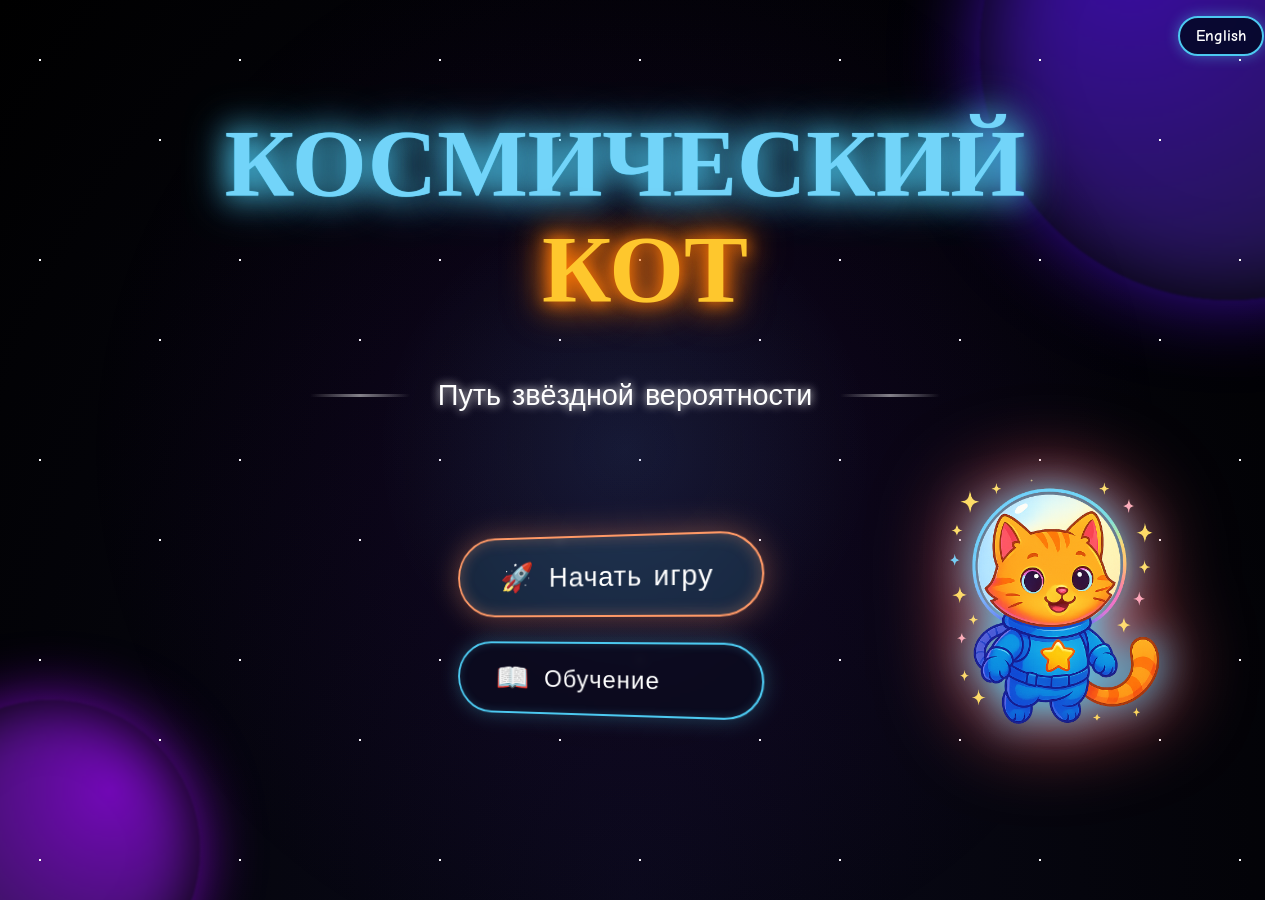
==== index.html @ d3bbf490 "new" ====
﻿<!DOCTYPE html>
<html lang="ru">

<head>
    <meta charset="UTF-8">
    <meta name="viewport" content="width=device-width, initial-scale=1.0">
    <title>Космический Кот: Гравитационные Гонки</title>
    <script>
        (function () {
            const root = document.documentElement;
            root.classList.add('preload-active');
            const params = new URLSearchParams(window.location.search);
            if (params.has('completed')) {
                root.classList.add('skip-screen-fade');
            }
        })();
    </script>
    <link rel="stylesheet" href="style.css">
    <link href="https://fonts.googleapis.com/css2?family=Press+Start+2P&family=Comic+Neue:wght@700&display=swap"
        rel="stylesheet">
    <link href="https://fonts.googleapis.com/css2?family=Bruno+Ace+SC&display=swap" rel="stylesheet">

</head>

<body>
    <!-- Обновленный HTML для стартового меню -->
    <div id="start-menu" class="screen visible">
        <!-- Космический фон с планетами -->
        <div class="space-bg">
            <div class="planet big-planet"></div>
            <div class="planet small-planet"></div>
            <div class="stars-layer"></div>
            <div class="cosmic-dust"></div>
        </div>

        <!-- Главный заголовок -->
        <div class="main-title">
            <span class="title-word cosmic">КОСМИЧЕСКИЙ</span>
            <span class="title-word cat">КОТ</span>
        </div>

        <!-- Подзаголовок -->
        <div class="subtitle">
            <div class="subtitle-line"></div>
            <span>Путь звёздной вероятности</span>
            <div class="subtitle-line"></div>
        </div>

        <!-- Контент меню -->
        <div class="menu-content">
            <img src="img/cat2.png" alt="Космический кот" class="cat-hero">

            <!-- Кнопки меню -->
            <div class="menu-buttons">
                <button id="start-btn" class="menu-btn start-btn">
                    <span class="btn-ico">🚀</span>
                    <span class="btn-text">Начать игру</span>
                    <span class="btn-pulse"></span>
                </button>

                <!-- <button class="menu-btn">
                <span class="btn-ico">🎯</span>
                <span class="btn-text">Миссии</span>
            </button> -->

                <button class="menu-btn" id="tutorial-btn">
                    <span class="btn-ico">📖</span>
                    <span class="btn-text">Обучение</span>
                </button>

            </div>
        </div>

        <!-- Эффекты -->
        <div class="menu-effects">
            <div class="light-spot"></div>
            <div class="particles"></div>
        </div>
    </div>
    <div id="level-select" class="screen hidden">
        <!-- Космический фон -->
        <div class="space-bg">
            <div class="planet big-planet"></div>
            <div class="planet small-planet"></div>
            <div class="stars-layer"></div>
            <div class="cosmic-dust"></div>
        </div>

        <!-- Заголовок -->
        <div class="level-title">
            <span>Карта Вероятностной Экспедиции</span>
            <div class="title-highlight"></div>
        </div>

        <!-- Контейнер карты -->
        <!-- Обновлённый раздел galaxy-map в level-select -->
        <div class="galaxy-map">
            <!-- Путь между уровнями (оставляем как было) -->
            <svg class="level-path" viewBox="0 0 1000 500" preserveAspectRatio="none">
                <path d="M100,250 C300,150 500,350 700,250 C900,150 1100,350 1300,250" stroke="#4cc9f0" stroke-width="4"
                    fill="none" stroke-dasharray="10 5" />
            </svg>

            <!-- Уровни с изображениями -->
            <div class="level-planet" data-level="1" style="left: 15%; top: 50%">
                <div class="level-image" style="background-image: url('img/planet1.png')"></div>
                <div class="level-info">
                    <h3>Кубик Галактики</h3>
                    <p>Изучай вероятность с космическим кубиком!</p>
                    <div class="level-lock"></div>
                </div>
            </div>

            <div class="level-planet locked" data-level="2" style="left: 35%; top: 38%">
                <div class="level-image" style="background-image: url('img/planet2.png')"></div>
                <div class="level-info">
                    <h3>Монетный Барьер</h3>
                    <p>Пройди через барьер, используя вероятность!</p>
                    <div class="level-lock">🔒</div>
                </div>
            </div>

            <div class="level-planet locked" data-level="3" style="left: 55%; top: 60%">
                <div class="level-image" style="background-image: url('img/planet3.png')"></div>
                <div class="level-info">
                    <h3>Шариковая Рулетка</h3>
                    <p>Изучай комбинаторику и зависимые события!</p>
                    <div class="level-lock">🔒</div>
                </div>
            </div>

            <div class="level-planet locked" data-level="4" style="left: 75%; top: 25%">
                <div class="level-image" style="background-image: url('img/planet4.png')"></div>
                <div class="level-info">
                    <h3>Космический Генератор Планет</h3>
                    <p>Исследуй вероятность через сканирование планет!</p>
                    <div class="level-lock">🔒</div>
                </div>
            </div>

            <div class="level-planet locked secret" data-level="5" style="left: 90%; top: 70%">
                <div class="level-image" style="background-image: url('img/planet5.png')"></div>
                <div class="level-info">
                    <h3>Квантовый Генератор Звёзд</h3>
                    <p>Открой закон больших чисел!</p>
                    <div class="level-lock">🔒</div>
                </div>
            </div>

            <!-- Кот-проводник -->
            <img src="img/cat2.png" alt="Космический кот" class="map-cat" id="map-cat">
        </div>

        <!-- Кнопка назад -->
        <button id="back-to-menu" class="map-btn">
            <span class="btn-ico">←</span>
            <span class="btn-text">В главное меню</span>
        </button>
    </div>
    <div id="tutorial-menu" class="screen hidden">
        <!-- Космический фон -->
        <div class="space-bg">
            <div class="planet big-planet"></div>
            <div class="planet small-planet"></div>
            <div class="stars-layer"></div>
            <div class="cosmic-dust"></div>
        </div>

        <!-- Заголовок -->
        <div class="level-title cosmic-title">
            <span>🌌 Космический учебник вероятности 🌠</span>
            <div class="title-highlight cosmic-highlight"></div>
        </div>

        <!-- Контейнер с конспектом -->
        <div class="tutorial-container">
            <div class="tutorial-content">
                <!-- Секция 1 -->
                <div class="tutorial-section cosmic-card" id="basics">
                    <div class="section-header">
                        <h2>📚 Основы вероятности</h2>
                        <div class="section-icon">✨</div>
                    </div>
                    <div class="section-content">
                        <p>Вероятность - это шанс, что что-то случится. Измеряется от 0 (никогда) до 1 (точно).</p>
                        <div class="cosmic-example">
                            <p>Пример: вероятность выпадения орла при броске монетки = 0.5 (50%)</p>
                            <div class="cosmic-formula">
                                P(событие) = Число благоприятных исходов / Всего возможных исходов
                            </div>
                        </div>
                    </div>
                    <div class="section-footer">
                        <div class="cosmic-tag">#основы</div>
                    </div>
                </div>

                <!-- Секция 2 -->
                <div class="tutorial-section cosmic-card" id="dice">
                    <div class="section-header">
                        <h2>🎲 Вероятность с кубиком</h2>
                        <div class="section-icon">⚡</div>
                    </div>
                    <div class="section-content">
                        <p>У кубика 6 граней. Вероятность выпадения любой конкретной грани = 1/6.</p>
                        <p>Вероятность выпадения чётного числа: 3/6 = 0.5 (3 чётных числа: 2,4,6)</p>
                        <div class="cosmic-example">
                            <p>Пример задачи: Какова вероятность выпадения числа больше 4?</p>
                            <div class="cosmic-answer">
                                <span>Ответ:</span> 2/6 = 1/3 (числа 5 и 6)
                            </div>
                        </div>
                    </div>
                    <div class="section-footer">
                        <div class="cosmic-tag">#кубики</div>
                    </div>
                </div>

                <!-- Секция 3 -->
                <div class="tutorial-section cosmic-card" id="coins">
                    <div class="section-header">
                        <h2>💲 Подбрасывание монетки</h2>
                        <div class="section-icon">🌀</div>
                    </div>
                    <div class="section-content">
                        <p>У монетки 2 стороны: орёл и решка. Вероятность каждой = 0.5.</p>
                        <p>Каждый бросок независим - предыдущие броски не влияют на следующий!</p>
                        <div class="cosmic-example">
                            <div class="cosmic-formula">
                                0.5 × 0.5 = 0.25 (25%)
                            </div>
                            <p>Вероятность двух орлов подряд</p>
                        </div>
                    </div>
                    <div class="section-footer">
                        <div class="cosmic-tag">#монетки</div>
                    </div>
                </div>

                <!-- Секция 4 -->
                <div class="tutorial-section cosmic-card" id="combinations">
                    <div class="section-header">
                        <h2>🔢 Комбинаторика</h2>
                        <div class="section-icon">🌪️</div>
                    </div>
                    <div class="section-content">
                        <p>Изучает, сколько разных комбинаций можно составить.</p>
                        <div class="cosmic-example">
                            <p>В урне 3 красных и 2 синих шара. Сколько способов вытащить 1 красный и 1 синий?</p>
                            <div class="cosmic-answer">
                                <span>Ответ:</span> 3 × 2 = 6 способов
                            </div>
                        </div>
                    </div>
                    <div class="section-footer">
                        <div class="cosmic-tag">#комбинации</div>
                    </div>
                </div>

                <!-- Секция 5 -->
                <div class="tutorial-section cosmic-card" id="dependent">
                    <div class="section-header">
                        <h2>🔗 Зависимые события</h2>
                        <div class="section-icon">💫</div>
                    </div>
                    <div class="section-content">
                        <p>Когда одно событие влияет на другое. Пример: вытаскиваем шары из урны без возвращения.</p>
                        <div class="cosmic-example">
                            <p>В урне 3 синих и 2 красных шара. Какова вероятность вытащить 2 синих подряд?</p>
                            <div class="cosmic-formula">
                                1-й шар: 3/5<br>
                                2-й шар: 2/4<br>
                                Итого: 3/5 × 2/4 = 6/20 = 0.3 (30%)
                            </div>
                        </div>
                    </div>
                    <div class="section-footer">
                        <div class="cosmic-tag">#зависимость</div>
                    </div>
                </div>

                <!-- Секция 6 -->
                <div class="tutorial-section cosmic-card" id="large-numbers">
                    <div class="section-header">
                        <h2>🌌 Закон больших чисел</h2>
                        <div class="section-icon">🌠</div>
                    </div>
                    <div class="section-content">
                        <p>Чем больше попыток, тем ближе результаты к теоретической вероятности.</p>
                        <div class="cosmic-example">
                            <p>Если подбросить монетку 10 раз, может выпасть 7 орлов. Но если 1000 раз - орлов будет
                                около 500.</p>
                        </div>
                    </div>
                    <div class="section-footer">
                        <div class="cosmic-tag">#законы</div>
                    </div>
                </div>
            </div>
        </div>

        <!-- Кнопка назад -->
        <button id="back-to-menu-from-tutorial" class="cosmic-btn">
            <span class="btn-ico">←</span>
            <span class="btn-text">В главное меню</span>
        </button>
        <img src="img/cat2.png" alt="Космический кот-учитель" class="tutorial-cat" width="300">
    </div>
    <div class="stars" id="stars"></div>
    <script src="loader.js"></script>
    <script src="i18n.js"></script>
    <script src="game.js"></script>
</body>

</html>
---- style.css ----
﻿/* Темная тема с яркими акцентами для детской игры */
* {
    box-sizing: border-box;
    margin: 0;
    padding: 0;
}

html,
body {
    scrollbar-gutter: stable;
}

body {
    font-family: 'Nunito', sans-serif;
    background: linear-gradient(135deg, #1a1a2e, #16213e);
    min-height: 100vh;
    min-height: 100dvh;
    height: auto;
    overflow-x: hidden;
    overflow-y: auto;
    color: #fff;
    display: block;
}

html.preload-active,
html.preload-active body {
    overflow: hidden;
}

html.preload-active body>*:not(#global-preloader) {
    visibility: hidden;
}

#global-preloader {
    position: fixed;
    inset: 0;
    z-index: 9999;
    display: grid;
    place-items: center;
    background:
        radial-gradient(circle at 18% 86%, rgba(90, 12, 150, 0.6), transparent 36%),
        radial-gradient(circle at 84% 10%, rgba(72, 20, 150, 0.45), transparent 32%),
        linear-gradient(135deg, #0b1025 0%, #16213e 55%, #1f2b57 100%);
    opacity: 1;
    transition: opacity 0.4s ease;
}

#global-preloader.hidden {
    opacity: 0;
}

.loader-shell {
    display: grid;
    justify-items: center;
    gap: 14px;
}

.loader-orbit {
    width: 72px;
    height: 72px;
    border-radius: 50%;
    border: 3px solid rgba(76, 201, 240, 0.25);
    border-top-color: #4cc9f0;
    border-right-color: #f4906a;
    animation: loader-spin 1s linear infinite;
    box-shadow: 0 0 16px rgba(76, 201, 240, 0.45);
}

.loader-core {
    width: 20px;
    height: 20px;
    margin-top: -56px;
    border-radius: 50%;
    background: radial-gradient(circle, #7de4ff 0%, #2b93ca 80%);
    box-shadow: 0 0 18px rgba(76, 201, 240, 0.75);
}

.loader-text {
    margin-top: 8px;
    color: #e8f3ff;
    font-family: 'Comic Neue', sans-serif;
    font-size: 1.25rem;
    font-weight: 700;
    text-shadow: 0 0 12px rgba(76, 201, 240, 0.65);
}

.lang-switch-btn {
    position: fixed;
    top: 16px;
    right: 16px;
    z-index: 5000;
    border: 2px solid #4cc9f0;
    border-radius: 999px;
    background: rgba(5, 8, 40, 0.9);
    color: #ffffff;
    font-family: 'Comic Neue', sans-serif;
    font-weight: 700;
    font-size: 1rem;
    line-height: 1;
    padding: 10px 16px;
    cursor: pointer;
    box-shadow: 0 0 14px rgba(76, 201, 240, 0.45);
    transition: transform 0.2s ease, box-shadow 0.2s ease;
}

.lang-switch-btn:hover {
    transform: translateY(-2px);
    box-shadow: 0 0 20px rgba(76, 201, 240, 0.65);
}

.lang-switch-btn:active {
    transform: translateY(0);
}

.screen {
    width: 100%;
    min-height: 100vh;
    min-height: 100dvh;
    height: 100dvh;
    position: absolute;
    top: 0;
    left: 0;
    display: flex;
    flex-direction: column;
    align-items: center;
    justify-content: space-around;
    padding: 20px;
    transition: opacity 0.5s;
    overflow-x: hidden;
    overflow-y: auto;
    scrollbar-gutter: stable;
}

html.skip-screen-fade .screen {
    transition: none !important;
}

.screen.hidden {
    opacity: 0 !important;
    pointer-events: none !important;
    visibility: hidden !important;
}

.screen.visible {
    opacity: 1;
    visibility: visible;
}

.hidden {
    opacity: 0;
    pointer-events: none;
}

.visible {
    opacity: 1;
}

/* Стильное стартовое меню с темным фоном */
.title-container {
    text-align: center;
    position: relative;
    z-index: 10;
    margin-top: 30px;
    animation: float 3s ease-in-out infinite;
}

.game-title {
    font-family: 'Luckiest Guy', cursive;
    font-size: 4.5rem;
    color: #4cc9f0;
    text-shadow:
        0 2px 0 #4361ee,
        0 4px 0 #3a0ca3,
        0 6px 10px rgba(0, 0, 0, 0.5);
    margin-bottom: 5px;
    letter-spacing: 2px;
    transform: rotate(-2deg);
}

.game-subtitle {
    font-family: 'Baloo 2', cursive;
    font-size: 2.5rem;
    color: #f72585;
    text-shadow:
        0 2px 0 #b5179e,
        0 4px 5px rgba(0, 0, 0, 0.3);
    transform: rotate(1deg);
    margin-top: -10px;
}

.title-decoration {
    width: 250px;
    height: 20px;
    background: linear-gradient(90deg, transparent, #7209b7, #3a0ca3, transparent);
    margin: 15px auto;
    border-radius: 10px;
    box-shadow: 0 0 15px #7209b7;
}

.menu-buttons {
    display: flex;
    flex-direction: column;
    gap: 25px;
    margin: 40px 0;
    position: relative;
    z-index: 10;
}

.menu-btn {
    background: linear-gradient(to bottom, #4895ef, #4361ee);
    border: none;
    border-radius: 50px;
    padding: 18px 45px;
    font-size: 1.8rem;
    font-weight: 900;
    color: #fff;
    cursor: pointer;
    transition: all 0.3s;
    box-shadow:
        0 7px 0 #3a0ca3,
        0 10px 20px rgba(0, 0, 0, 0.3);
    font-family: 'Baloo 2', cursive;
    position: relative;
    overflow: hidden;
    transform: scale(1);
    letter-spacing: 1px;
}

.menu-btn:hover {
    transform: translateY(-5px) scale(1.05);
    box-shadow:
        0 10px 0 #3a0ca3,
        0 15px 25px rgba(0, 0, 0, 0.4);
}

.menu-btn:active {
    transform: translateY(3px);
    box-shadow:
        0 4px 0 #3a0ca3,
        0 5px 15px rgba(0, 0, 0, 0.3);
}

.play-btn {
    background: linear-gradient(to bottom, #f72585, #b5179e);
    font-size: 2.5rem;
    padding: 25px 60px;
    box-shadow:
        0 7px 0 #7209b7,
        0 10px 20px rgba(0, 0, 0, 0.3);
    color: #fff;
}

.play-btn:hover {
    box-shadow:
        0 10px 0 #7209b7,
        0 15px 25px rgba(0, 0, 0, 0.4);
}

.play-btn:active {
    box-shadow:
        0 4px 0 #7209b7,
        0 5px 15px rgba(0, 0, 0, 0.3);
}

.character-preview {
    width: 300px;
    height: 300px;
    position: relative;
    margin-top: 20px;
}

.ball-character {
    position: absolute;
    width: 150px;
    height: 150px;
    background: radial-gradient(circle at 30% 30%, #4cc9f0, #4895ef);
    border-radius: 50%;
    top: 50%;
    left: 50%;
    transform: translate(-50%, -50%);
    box-shadow:
        0 0 40px #4cc9f0,
        0 0 80px rgba(76, 201, 240, 0.5);
    animation: bounce 2s infinite, rotate 10s linear infinite;
    z-index: 5;
}

.character-shadow {
    position: absolute;
    width: 100px;
    height: 30px;
    background: rgba(0, 0, 0, 0.5);
    border-radius: 50%;
    bottom: 60px;
    left: 50%;
    transform: translateX(-50%);
    filter: blur(10px);
    animation: shadow 2s infinite;
}

/* Игровой экран - темный с неоновыми акцентами */
#game-canvas {
    background: linear-gradient(to bottom, #0f0c29, #302b63);
    border-radius: 20px;
    box-shadow:
        0 10px 30px rgba(0, 0, 0, 0.5),
        0 0 0 5px #4cc9f0,
        0 0 0 10px #f72585;
    position: relative;
    z-index: 5;
}

.game-ui {
    position: absolute;
    top: 20px;
    right: 20px;
    background: rgba(26, 26, 46, 0.9);
    padding: 15px 20px;
    border-radius: 15px;
    font-family: 'Baloo 2', cursive;
    font-size: 1.1rem;
    color: #fff;
    box-shadow: 0 5px 15px rgba(0, 0, 0, 0.3);
    z-index: 10;
    border: 3px solid #4cc9f0;
}

.stats {
    display: flex;
    gap: 20px;
    margin-bottom: 10px;
}

.stat-item {
    display: flex;
    align-items: center;
    gap: 8px;
}

.controls {
    display: flex;
    gap: 15px;
    justify-content: center;
}

.control-btn {
    background: linear-gradient(to bottom, #f72585, #b5179e);
    border: none;
    border-radius: 30px;
    padding: 8px 15px;
    color: white;
    font-weight: bold;
    cursor: pointer;
    box-shadow: 0 3px 0 #7209b7;
    transition: all 0.2s;
    font-family: 'Baloo 2', cursive;
    font-size: 1rem;
}

.control-btn:hover {
    transform: translateY(-2px);
    box-shadow: 0 5px 0 #7209b7;
}

.control-btn:active {
    transform: translateY(3px);
    box-shadow: 0 1px 0 #7209b7;
}

/* Анимации */
@keyframes float {

    0%,
    100% {
        transform: translateY(0) rotate(-2deg);
    }

    50% {
        transform: translateY(-20px) rotate(2deg);
    }
}

@keyframes bounce {

    0%,
    100% {
        transform: translate(-50%, -50%) scale(1);
    }

    50% {
        transform: translate(-50%, -50%) scale(1.1);
    }
}

@keyframes rotate {
    from {
        transform: translate(-50%, -50%) rotate(0deg);
    }

    to {
        transform: translate(-50%, -50%) rotate(360deg);
    }
}

@keyframes shadow {

    0%,
    100% {
        transform: translateX(-50%) scale(1);
        opacity: 0.7;
    }

    50% {
        transform: translateX(-50%) scale(1.2);
        opacity: 0.4;
    }
}

@keyframes pulse {

    0%,
    100% {
        transform: translateX(-50%) scale(1);
    }

    50% {
        transform: translateX(-50%) scale(1.05);
    }
}

/* Звездный фон */
.stars {
    position: absolute;
    top: 0;
    left: 0;
    width: 100%;
    height: 100%;
    z-index: 0;
}

.star {
    position: absolute;
    background-color: #fff;
    border-radius: 50%;
    animation: twinkle 2s infinite alternate;
}

@keyframes twinkle {
    from {
        opacity: 0.3;
    }

    to {
        opacity: 1;
    }
}

.cat-character {
    position: absolute;
    width: 150px;
    height: 120px;
    background: radial-gradient(circle at 30% 30%, #ff9966, #ff5e62);
    border-radius: 50%;
    top: 50%;
    left: 50%;
    transform: translate(-50%, -50%);
    box-shadow:
        0 0 40px #ff9966,
        0 0 80px rgba(255, 153, 102, 0.5);
    animation: bounce 2s infinite, float 3s ease-in-out infinite;
    z-index: 5;
}

.cat-character::before,
.cat-character::after {
    content: '';
    position: absolute;
    width: 20px;
    height: 20px;
    background: #ff9966;
    border-radius: 50%;
    top: 30px;
}

.cat-character::before {
    left: 20px;
    transform: rotate(-30deg);
}

.cat-character::after {
    right: 20px;
    transform: rotate(30deg);
}

/* Изменяем цвета под космическую тему */
.game-title {
    color: #4cc9f0;
    text-shadow:
        0 2px 0 #4361ee,
        0 4px 0 #3a0ca3,
        0 6px 10px rgba(0, 0, 0, 0.5);
}

.game-subtitle {
    color: #ff9966;
    text-shadow:
        0 2px 0 #ff5e62,
        0 4px 5px rgba(0, 0, 0, 0.3);
}

.play-btn {
    background: linear-gradient(to bottom, #4cc9f0, #4361ee);
    box-shadow:
        0 7px 0 #3a0ca3,
        0 10px 20px rgba(0, 0, 0, 0.3);
}

.play-btn:hover {
    box-shadow:
        0 10px 0 #3a0ca3,
        0 15px 25px rgba(0, 0, 0, 0.4);
}

/* Стили для потрясающего меню */
#start-menu {
    background: radial-gradient(ellipse at bottom, #0a0a1a 0%, #000000 100%);
    overflow: hidden;
    position: relative;
}

/* Космический фон */
.space-bg {
    position: absolute;
    width: 100%;
    height: 100%;
    top: 0;
    left: 0;
    z-index: 0;
    pointer-events: none;
}

.planet {
    position: absolute;
    border-radius: 50%;
    filter: blur(1px);
    box-shadow: inset 0 0 50px rgba(0, 0, 0, 0.8);
}

.big-planet {
    position: fixed;
    width: 500px;
    height: 500px;
    background: radial-gradient(circle at 30% 30%, #3a0ca3, #1a1a2e);
    top: -200px;
    right: -200px;
    box-shadow:
        0 0 80px #3a0ca3,
        inset 0 0 80px #000;
    animation: planet-rotate 60s linear infinite;
}

.small-planet {
    position: fixed;
    width: 300px;
    height: 300px;
    background: radial-gradient(circle at 70% 30%, #7209b7, #1a1a2e);
    bottom: -100px;
    left: -100px;
    box-shadow:
        0 0 60px #7209b7,
        inset 0 0 60px #000;
    animation: planet-rotate 40s linear infinite reverse;
}

.stars-layer {
    position: absolute;
    width: 100%;
    height: 100%;
    background-image:
        radial-gradient(1px 1px at 20% 30%, white 1px, transparent 1px),
        radial-gradient(1px 1px at 80% 70%, white 1px, transparent 1px);
    background-size: 200px 200px;
    animation: stars-move 200s linear infinite;
}

.cosmic-dust {
    position: absolute;
    width: 100%;
    height: 100%;
    background: radial-gradient(circle at center,
            rgba(114, 9, 183, 0.1) 0%,
            transparent 70%);
}

/* Главный заголовок */
.main-title {
    position: relative;
    z-index: 10;
    text-align: center;
    margin-top: 10vh;
    perspective: 1000px;
}

@keyframes loader-spin {
    to {
        transform: rotate(360deg);
    }
}

.title-word {
    display: block;
    font-family: 'Bruno Ace SC', cursive;
    font-size: 6rem;
    font-weight: 700;
    line-height: 1.1;
    text-transform: uppercase;
    position: relative;
}

.title-word.cosmic {
    color: #72d4f9;
    text-shadow:
        0 0 1px #4cc9f0,
        0 0 30px #4cc9f0,
        0 0 45px #4cc9f0;
}

.title-word.cat {
    color: #fec72d;
    text-shadow:
        0 0 15px #fd7708,
        0 0 30px #fd7708,
        0 0 45px #fd7708;
    transform: translateX(20px);
    animation: text-glitch-cat 8s infinite alternate-reverse;
}

.title-highlight {
    width: 400px;
    height: 10px;
    background: linear-gradient(90deg,
            transparent,
            #4cc9f0,
            #ff9966,
            transparent);
    margin: 10px auto;
    border-radius: 5px;
    filter: blur(2px);
    opacity: 0.7;
}

/* Подзаголовок */
.subtitle {
    display: flex;
    align-items: center;
    justify-content: center;
    margin: 35px auto 25px;
    position: relative;
    z-index: 10;
}

.subtitle span {
    font-family: 'Bruno Ace SC', sans-serif;
    font-size: 1.8rem;
    color: #fff;
    padding: 22px 20px;
    text-shadow: 0 0 10px white;
}

.subtitle-line {
    width: 100px;
    height: 3px;
    background: linear-gradient(90deg,
            transparent,
            white,
            transparent);
    opacity: 0.5;
}

/* Кот-герой */
.cat-hero {
    position: absolute;
    bottom: 5%;
    right: 10%;
    width: 450px;
    height: auto;
    z-index: 5;
    filter:
        drop-shadow(0 0 20px #4cc9f0) drop-shadow(0 0 40px #ff5e62);
    animation: float 6s ease-in-out infinite;
    transform-origin: center;
}

/* Кнопки меню */
.menu-buttons {
    display: flex;
    flex-direction: column;
    gap: 25px;
    position: relative;
    z-index: 10;
    margin-right: 40%;
    transform: perspective(500px) rotateY(-10deg);
}

.menu-btn {
    background: rgba(10, 10, 30, 0.7);
    border: 2px solid #4cc9f0;
    border-radius: 50px;
    padding: 18px 40px;
    font-size: 1.5rem;
    font-weight: 400;
    color: white;
    cursor: pointer;
    transition: all 0.4s;
    box-shadow:
        0 0 20px rgba(76, 201, 240, 0.3),
        inset 0 0 10px rgba(76, 201, 240, 0.2);
    font-family: 'Bruno Ace SC', sans-serif;
    position: relative;
    overflow: hidden;
    min-width: 280px;
    text-align: left;
    display: flex;
    align-items: center;
    gap: 15px;
    backdrop-filter: blur(5px);
}

.menu-btn .btn-ico {
    font-size: 1.8rem;
    transition: all 0.3s;
}

.menu-btn .btn-text {
    position: relative;
    z-index: 2;
    transition: all 0.3s;
}

.menu-btn .btn-pulse {
    position: absolute;
    width: 100%;
    height: 100%;
    top: 0;
    left: 0;
    background: radial-gradient(circle at center,
            rgba(76, 201, 240, 0.4) 0%,
            transparent 70%);
    opacity: 0;
    transition: all 0.5s;
}

.menu-btn:hover {
    transform: translateY(-5px) perspective(500px) rotateY(-10deg);
    box-shadow:
        0 5px 30px rgba(76, 201, 240, 0.5),
        inset 0 0 20px rgba(76, 201, 240, 0.3);
    border-color: #ff9966;
}

.menu-btn:hover .btn-ico {
    transform: scale(1.2);
    text-shadow: 0 0 10px currentColor;
}

.menu-btn:hover .btn-text {
    color: #ff9966;
    text-shadow: 0 0 10px #ff5e62;
}

.menu-btn:hover .btn-pulse {
    opacity: 1;
    transform: scale(1.5);
}

.start-btn {
    background: rgba(76, 201, 240, 0.15);
    border-color: #ff9966;
    box-shadow:
        0 0 30px rgba(255, 153, 102, 0.4),
        inset 0 0 15px rgba(255, 153, 102, 0.3);
    font-size: 1.7rem;
    padding: 22px 45px;
}

.start-btn:hover {
    box-shadow:
        0 5px 40px rgba(255, 153, 102, 0.6),
        inset 0 0 25px rgba(255, 153, 102, 0.4);
}

/* Эффекты */
.menu-effects {
    position: absolute;
    width: 100%;
    height: 100%;
    top: 0;
    left: 0;
    pointer-events: none;
    z-index: 2;
}

.light-spot {
    position: absolute;
    width: 500px;
    height: 500px;
    background: radial-gradient(circle at center,
            rgba(76, 201, 240, 0.1) 0%,
            transparent 70%);
    top: 50%;
    left: 50%;
    transform: translate(-50%, -50%);
    animation: light-pulse 8s infinite alternate;
}

.particles {
    position: absolute;
    width: 100%;
    height: 100%;
    background-image: url("data:image/svg+xml,%3Csvg viewBox='0 0 200 200' xmlns='http://www.w3.org/2000/svg'%3E%3Ccircle cx='10' cy='10' r='1' fill='%234cc9f0'/%3E%3C/svg%3E");
    background-size: 20px 20px;
    animation: particles-move 100s linear infinite;
}

/* Анимации */
@keyframes float {

    0%,
    100% {
        transform: translateY(0) rotate(-1deg);
    }

    50% {
        transform: translateY(-20px) rotate(1deg);
    }
}

@keyframes planet-rotate {
    from {
        transform: rotate(0deg);
    }

    to {
        transform: rotate(360deg);
    }
}

@keyframes stars-move {
    from {
        background-position: 0 0;
    }

    to {
        background-position: 2000px 2000px;
    }
}

@keyframes light-pulse {
    from {
        opacity: 0.3;
        transform: translate(-50%, -50%) scale(0.8);
    }

    to {
        opacity: 0.7;
        transform: translate(-50%, -50%) scale(1.2);
    }
}

@keyframes particles-move {
    from {
        background-position: 0 0;
    }

    to {
        background-position: 2000px 1000px;
    }
}

@keyframes text-glitch-cosmic {

    0%,
    100% {
        text-shadow: 0 0 15px #4cc9f0, 0 0 30px #4cc9f0, 0 0 45px #4cc9f0;
    }

    25% {
        text-shadow: 0 0 15px #4cc9f0, 5px 5px 30px #4cc9f0, -5px -5px 45px #4cc9f0;
    }

    50% {
        text-shadow: 0 0 15px #4cc9f0, -5px 5px 30px #4cc9f0, 5px -5px 45px #4cc9f0;
    }

    75% {
        text-shadow: 0 0 15px #4cc9f0, 5px -5px 30px #4cc9f0, -5px 5px 45px #4cc9f0;
    }
}

@keyframes text-glitch-cat {

    0%,
    100% {
        text-shadow: 0 0 15px #ff5e62, 0 0 30px #ff5e62, 0 0 45px #ff5e62;
    }

    25% {
        text-shadow: 0 0 15px #ff5e62, 3px 3px 30px #ff5e62, -3px -3px 45px #ff5e62;
    }

    50% {
        text-shadow: 0 0 15px #ff5e62, -3px 3px 30px #ff5e62, 3px -3px 45px #ff5e62;
    }

    75% {
        text-shadow: 0 0 15px #ff5e62, 3px -3px 30px #ff5e62, -3px 3px 45px #ff5e62;
    }
}

/* Добавьте в style.css */
/* Карта уровней */
#level-select {
    display: flex;
    flex-direction: column;
    align-items: center;
    justify-content: flex-start;
    gap: clamp(0.75rem, 2vw, 1.5rem);
    padding: clamp(1rem, 2.8vw, 3rem) 1rem clamp(1.2rem, 3.5vw, 2.5rem);
    overflow-x: hidden;
}

.level-title {
    font-family: 'Bruno Ace SC', cursive;
    font-size: 2.5rem;
    color: #72d4f9;
    text-shadow: 0 0 15px #4cc9f0;
    margin-bottom: 20px;
    text-align: center;
    z-index: 10;
    position: relative;
}

.galaxy-map {
    width: min(100%, 82rem);
    height: clamp(28rem, 66vh, 52rem);
    min-height: 28rem;
    max-height: 80vh;
    min-width: 0;
    position: relative;
    margin: clamp(0.75rem, 2.5vh, 1.75rem) auto 0;
    z-index: 5;
}

.level-path {
    position: absolute;
    width: 100%;
    height: 100%;
    top: 0;
    left: 0;
    z-index: 1;
}

.level-planet {
    position: absolute;
    transform: translate(-50%, -50%);
    cursor: pointer;
    transition: transform 0.35s ease;
    z-index: 3;
    width: clamp(7.2rem, 11vw, 11.25rem);
    height: clamp(7.2rem, 11vw, 11.25rem);
    display: flex;
    flex-direction: column;
    align-items: center;
}

.coin-image {
    width: 200px;
}

.level-planet:hover {
    transform: translate(-50%, -50%) scale(1.1);
}

.level-planet .planet-circle {
    width: 80px;
    height: 80px;
    border-radius: 50%;
    background: radial-gradient(circle at 30% 30%, #4cc9f0, #4361ee);
    box-shadow: 0 0 20px #4cc9f0;
    position: relative;
    transition: all 0.3s;
}

.level-planet:hover .planet-circle {
    box-shadow: 0 0 40px #4cc9f0;
    transform: scale(1.2);
}

.level-planet.locked .planet-circle {
    background: radial-gradient(circle at 30% 30%, #888, #555);
    box-shadow: 0 0 20px #888;
}

.level-planet.locked:hover .planet-circle {
    box-shadow: 0 0 20px #888;
}

.level-planet.completed .planet-circle {
    background: radial-gradient(circle at 30% 30%, #fec72d, #fd7708);
    box-shadow: 0 0 20px #fec72d;
}

.level-planet.secret .planet-circle {
    background: radial-gradient(circle at 30% 30%, #f72585, #b5179e);
    box-shadow: 0 0 20px #f72585;
}

.level-info {
    position: absolute;
    top: 100%;
    margin-top: -35px;
    background: rgba(10, 10, 30, 0.9);
    border: 1px solid #4cc9f0;
    border-radius: 10px;
    padding: 11px;
    width: 200px;
    text-align: center;
    opacity: 0;
    transition: all 0.3s;
    backdrop-filter: blur(5px);
    box-shadow: 0 0 20px rgba(76, 201, 240, 0.3);
}

.level-planet:hover .level-info {
    opacity: 1;
    transform: translateY(10px);
}

.level-info h3 {
    font-family: 'Bruno Ace SC', sans-serif;
    font-size: 1.2rem;
    color: #4cc9f0;
    margin-bottom: 5px;
}

.level-info p {
    font-family: 'Comic Neue', cursive;
    font-size: 0.9rem;
    color: #fff;
}

.level-lock {
    position: absolute;
    top: -15px;
    right: -15px;
    background: #1a1a2e;
    width: 30px;
    height: 30px;
    border-radius: 50%;
    display: flex;
    align-items: center;
    justify-content: center;
    border: 2px solid #f72585;
    font-size: 1.2rem;
}

.level-planet:not(.locked) .level-lock {
    display: none;
}

.map-cat {
    position: absolute;
    width: clamp(5.2rem, 10vw, 9rem);
    height: auto;
    top: 0;
    left: 0;
    z-index: 9;
    filter: drop-shadow(0 0 10px #4cc9f0);
    animation: float 6s ease-in-out infinite;
    pointer-events: none;
    will-change: left, top;
}

.map-btn {
    position: absolute;
    bottom: 30px;
    right: 30px;
    background: rgba(10, 10, 30, 0.7);
    border: 2px solid #f72585;
    border-radius: 50px;
    padding: 12px 25px;
    font-size: 1.2rem;
    color: white;
    cursor: pointer;
    transition: all 0.3s;
    font-family: 'Bruno Ace SC', sans-serif;
    display: flex;
    align-items: center;
    gap: 10px;
    z-index: 10;
    backdrop-filter: blur(5px);
}

.map-btn:hover {
    background: rgba(247, 37, 133, 0.3);
    transform: translateY(-3px);
    box-shadow: 0 5px 15px rgba(247, 37, 133, 0.5);
}

/* Анимация кота-проводника */
@keyframes cat-move {
    0% {
        transform: translateX(0) rotate(0deg);
    }

    25% {
        transform: translateX(50px) rotate(5deg);
    }

    50% {
        transform: translateX(100px) rotate(0deg);
    }

    75% {
        transform: translateX(50px) rotate(-5deg);
    }

    100% {
        transform: translateX(0) rotate(0deg);
    }
}

/* Заменяем стили для .planet-circle на .level-image */
.level-image {
    width: clamp(6.2rem, 8vw, 7.5rem);
    height: clamp(6.2rem, 8vw, 7.5rem);
    border-radius: 50%;
    background-size: cover;
    background-position: center;
    border: 3px solid #4cc9f0;
    box-shadow: 0 0 20px #4cc9f0, 0 0 40px rgba(76, 201, 240, 0.3);
    position: relative;
    transition: all 0.4s;
    filter: saturate(0.8) brightness(1.1);
}

.level-planet:hover .level-image {
    transform: scale(1.15);
    box-shadow: 0 0 30px #4cc9f0, 0 0 60px rgba(76, 201, 240, 0.5);
    filter: saturate(1.2) brightness(1.2);
    border-color: #ff9966;
}

.level-planet.locked .level-image {
    border-color: #888;
    box-shadow: 0 0 20px #888;
    filter: grayscale(80%) brightness(0.7);
}

.level-planet.completed .level-image {
    border-color: #fec72d;
    box-shadow: 0 0 20px #fec72d;
}

.level-planet.secret .level-image {
    border-color: #f72585;
    box-shadow: 0 0 20px #f72585;
}

/* Добавляем эффект "всплывающей" планеты */
.level-image::after {
    content: '';
    position: absolute;
    width: 100%;
    height: 100%;
    top: 0;
    left: 0;
    background: radial-gradient(circle at center, transparent 40%, rgba(76, 201, 240, 0.2) 100%);
    border-radius: 50%;
    opacity: 0;
    transition: opacity 0.3s;
}

.level-planet:hover .level-image::after {
    opacity: 1;
}

/* Эффект разблокировки уровня */
.unlock-effect {
    position: absolute;
    top: -30px;
    left: 50%;
    transform: translateX(-50%);
    background: rgba(76, 201, 240, 0.9);
    color: white;
    padding: 5px 10px;
    border-radius: 15px;
    font-family: 'Comic Neue', cursive;
    font-size: 0.9rem;
    white-space: nowrap;
    animation: unlock-pulse 1.5s infinite;
    z-index: 10;
}

/* Сообщение кота */
.cat-message {
    position: fixed;
    top: 50%;
    left: 50%;
    transform: translate(-50%, -50%);
    background: rgba(26, 26, 46, 0.95);
    color: #ff9966;
    padding: 20px;
    border-radius: 15px;
    border: 2px solid #f72585;
    font-family: 'Comic Neue', cursive;
    font-size: 1.2rem;
    max-width: 80%;
    text-align: center;
    z-index: 100;
}

/* Анимации */
@keyframes unlock-pulse {

    0%,
    100% {
        transform: translateX(-50%) scale(1);
    }

    50% {
        transform: translateX(-50%) scale(1.1);
    }
}

/* Стили для учебника */
#tutorial-menu {
    background: radial-gradient(ellipse at bottom, #0a0a1a 0%, #000033 100%);
    justify-content: flex-start;
    overflow-y: auto;
}

#tutorial-menu .space-bg {
    z-index: 0;
    pointer-events: none;
}

#tutorial-menu .level-title,
#tutorial-menu .tutorial-container {
    position: relative;
    z-index: 2;
}

.cosmic-title {
    font-size: 2.8rem;
    color: #72d4f9;
    text-shadow: 0 0 15px #4cc9f0, 0 0 30px #4cc9f0;
    margin-top: 30px;
    margin-bottom: 40px;
}

.cosmic-highlight {
    width: 60%;
    height: 4px;
    background: linear-gradient(90deg,
            transparent,
            #4cc9f0,
            #f72585,
            #ff9966,
            transparent);
    filter: blur(1px);
    opacity: 0.8;
}

.tutorial-container {
    width: 90%;
    max-width: 1200px;
    margin: 0 auto 100px;
    padding: 20px;
}

.cosmic-card {
    background: rgba(10, 10, 30, 0.7);
    border-radius: 20px;
    padding: 25px;
    backdrop-filter: blur(10px);
    border: 1px solid rgba(76, 201, 240, 0.3);
    box-shadow: 0 0 30px rgba(76, 201, 240, 0.2),
        inset 0 0 20px rgba(76, 201, 240, 0.1);
    transition: all 0.4s;
    position: relative;
    overflow: hidden;
    margin-bottom: 15px;
}

.cosmic-card::before {
    content: '';
    position: absolute;
    top: -50%;
    left: -50%;
    width: 200%;
    height: 200%;
    background: radial-gradient(circle,
            rgba(76, 201, 240, 0.1) 0%,
            transparent 70%);
    animation: rotate-glow 20s linear infinite;
    z-index: -1;
}

.cosmic-card:hover {
    transform: translateY(-10px);
    box-shadow: 0 15px 40px rgba(76, 201, 240, 0.4),
        inset 0 0 30px rgba(76, 201, 240, 0.2);
    border-color: #ff9966;
}

.section-header {
    display: flex;
    justify-content: space-between;
    align-items: center;
    margin-bottom: 20px;
    border-bottom: 1px solid rgba(76, 201, 240, 0.3);
    padding-bottom: 15px;
}

.section-header h2 {
    font-family: 'Bruno Ace SC', cursive;
    font-size: 1.8rem;
    color: #ff9966;
    margin: 0;
    text-shadow: 0 0 10px rgba(255, 153, 102, 0.5);
}

.section-icon {
    font-size: 2rem;
    animation: float 3s ease-in-out infinite;
}

.section-content {
    font-family: 'Comic Neue', cursive;
    font-size: 1.1rem;
    line-height: 1.6;
    color: #e0e0ff;
}

.cosmic-example {
    background: rgba(26, 26, 46, 0.5);
    border-left: 3px solid #4cc9f0;
    padding: 15px;
    margin: 20px 0;
    border-radius: 0 10px 10px 0;
}

.cosmic-formula {
    font-family: 'Courier New', monospace;
    background: rgba(76, 201, 240, 0.1);
    border: 1px dashed #4cc9f0;
    padding: 10px 15px;
    margin: 10px 0;
    border-radius: 5px;
    color: #72d4f9;
    font-size: 1.1rem;
}

.cosmic-answer {
    font-weight: bold;
    color: #fec72d;
    margin-top: 10px;
}

.cosmic-answer span {
    color: #f72585;
}

.section-footer {
    margin-top: 20px;
    display: flex;
    justify-content: flex-end;
}

.cosmic-tag {
    background: rgba(114, 9, 183, 0.3);
    color: #ff9966;
    padding: 5px 15px;
    border-radius: 15px;
    font-size: 0.9rem;
    font-family: 'Bruno Ace SC', cursive;
    border: 1px solid #7209b7;
}

.cosmic-btn {
    position: fixed;
    bottom: 30px;
    right: 30px;
    background: rgba(247, 37, 133, 0.7);
    border: 2px solid #ff9966;
    border-radius: 50px;
    padding: 15px 30px;
    font-size: 1.3rem;
    color: white;
    cursor: pointer;
    transition: all 0.3s;
    font-family: 'Bruno Ace SC', sans-serif;
    display: flex;
    align-items: center;
    gap: 10px;
    z-index: 100;
    backdrop-filter: blur(5px);
    box-shadow: 0 0 20px rgba(247, 37, 133, 0.5);
}

.cosmic-btn:hover {
    background: rgba(255, 153, 102, 0.7);
    transform: translateY(-5px);
    box-shadow: 0 5px 30px rgba(255, 153, 102, 0.7);
}

.tutorial-cat {
    position: fixed;
    width: clamp(12rem, 18vw, 18.75rem);
    height: auto;
    bottom: 20px;
    left: 20px;
    filter: drop-shadow(0 0 15px #4cc9f0);
    animation: float 6s ease-in-out infinite;
    z-index: 50;
}

@keyframes rotate-glow {
    from {
        transform: rotate(0deg);
    }

    to {
        transform: rotate(360deg);
    }
}

@keyframes float {

    0%,
    100% {
        transform: translateY(0);
    }

    50% {
        transform: translateY(-15px);
    }
}

/* ===== Responsive layout: prevent overlap on resize ===== */
.menu-content {
    position: relative;
    z-index: 10;
    width: min(93rem, 100%);
    margin: 0 auto;
    padding: 0 clamp(0.75rem, 3vw, 2rem);
    display: grid;
    grid-template-columns: minmax(0, 1fr) minmax(18rem, 32rem) minmax(18rem, 1fr);
    align-items: flex-start;
    gap: clamp(1rem, 4vw, 4rem);
}

#start-menu {
    overflow-x: hidden;
    overflow-y: auto;
    justify-content: flex-start;
    padding-bottom: 2rem;
}

.subtitle {
    flex-wrap: wrap;
    gap: 0.5rem;
    padding-inline: 1rem;
}

.subtitle span {
    text-align: center;
}

.cat-hero {
    position: relative;
    bottom: auto;
    right: auto;
    grid-column: 3;
    grid-row: 1;
    justify-self: end;
    align-self: end;
    width: min(50rem, 80vw);
    max-width: 100%;
}

.menu-buttons {
    grid-column: 2;
    grid-row: 1;
    justify-self: center;
    align-self: flex-start;
    margin: 4.75rem 0 0;
    max-width: min(38rem, 100%);
}

.menu-btn {
    width: 100%;
    min-width: 0;
}

@media (max-width: 64rem) {
    .screen {
        width: 100%;
        min-height: 100vh;
        min-height: 100dvh;
        height: 100dvh;
        position: absolute;
        top: 0;
        left: 0;
        display: flex;
        flex-direction: column;
        align-items: center;
        justify-content: space-around;
        padding: 20px;
        transition: opacity 0.5s;
        overflow-x: hidden;
        overflow-y: auto;
    }

    .main-title {
        margin-top: 2rem;
    }

    .title-word {
        font-size: clamp(2.2rem, 11vw, 4.25rem);
    }

    .subtitle span {
        font-size: clamp(1rem, 4vw, 1.4rem);
        padding: 0;
    }

    .menu-content {
        display: flex;
        flex-direction: column;
        align-items: center;
        gap: 1.25rem;
    }

    .menu-buttons {
        align-self: center;
        transform: none;
        transform: translateX(clamp(0.4rem, 2vw, 0.9rem));
        width: min(30rem, 100%);
    }

    .menu-btn,
    .menu-btn:hover {
        transform: none;
    }

    .cat-hero {
        align-self: center;
        transform: translateX(clamp(-0.9rem, -2.4vw, -0.4rem));
        width: min(18rem, 65vw);
    }

    #level-select {
        overflow: auto;
        padding-top: 1rem;
        padding-bottom: 1.25rem;
        gap: 0.75rem;
    }

    .level-title {
        font-size: clamp(1.4rem, 6vw, 2.1rem);
        margin-bottom: 0.75rem;
    }

    .galaxy-map {
        width: min(100%, 28rem);
        min-width: 0;
        height: clamp(42rem, 150vw, 56rem);
        margin: 1rem auto 1.5rem;
    }

    .level-path {
        width: 100%;
        left: 0;
    }

    .level-planet {
        width: 8rem;
        height: 8rem;
    }

    .level-image {
        width: 7rem;
        height: 7rem;
    }

    .level-planet[data-level="1"] {
        left: 20% !important;
        top: 18% !important;
    }

    .level-planet[data-level="2"] {
        left: 78% !important;
        top: 31% !important;
    }

    .level-planet[data-level="3"] {
        left: 30% !important;
        top: 49% !important;
    }

    .level-planet[data-level="4"] {
        left: 76% !important;
        top: 66% !important;
    }

    .level-planet[data-level="5"] {
        left: 22% !important;
        top: 83% !important;
    }

    .map-cat {
        width: clamp(5.5rem, 18vw, 7.5rem);
    }

    .map-btn {
        position: static;
        width: min(100%, 22rem);
        margin: 0.75rem auto 0;
        justify-content: center;
    }

    .cosmic-title {
        font-size: clamp(1.4rem, 6vw, 2.2rem);
        margin: 1rem 0 1.5rem;
    }

    .tutorial-container {
        width: 100%;
        margin: 0 auto 1rem;
        padding: 0.75rem;
    }

    .section-header {
        flex-direction: column;
        align-items: flex-start;
        gap: 0.5rem;
    }

    .section-header h2 {
        font-size: clamp(1.1rem, 5vw, 1.5rem);
    }

    .section-content {
        font-size: clamp(0.95rem, 3.5vw, 1.05rem);
    }

    .cosmic-btn {
        position: static;
        width: min(100%, 22rem);
        margin: 0.5rem auto 1rem;
        justify-content: center;
    }

    .tutorial-cat {
        display: none;
    }
}

@media (max-width: 36rem) {
    .lang-switch-btn {
        top: 109px;
        right: 10px;
        padding: 8px 12px;
        font-size: 0.9rem;
    }

    .title-word {
        font-size: clamp(1.8rem, 11.5vw, 2.6rem);
    }

    .subtitle-line {
        display: none;
    }

    .menu-btn {
        padding: 0.8rem 1rem;
        font-size: clamp(1rem, 4vw, 1.2rem);
        gap: 0.6rem;
    }

    .start-btn {
        font-size: clamp(1rem, 4.4vw, 1.3rem);
        padding: 0.9rem 1rem;
    }

    .big-planet {
        width: 18.75rem;
        height: 18.75rem;
        top: -7.5rem;
        right: -7.5rem;
    }

    .small-planet {
        width: 13.75rem;
        height: 13.75rem;
        bottom: -5.5rem;
        left: -5.5rem;
    }

    .galaxy-map {
        width: 100%;
        max-width: 22rem;
        height: clamp(36rem, 165vw, 50rem);
    }

    .level-planet {
        width: 7.2rem;
        height: 7.2rem;
    }

    .level-image {
        width: 6.2rem;
        height: 6.2rem;
    }

    .level-planet[data-level="1"] {
        left: 22% !important;
        top: 17% !important;
    }

    .level-planet[data-level="2"] {
        left: 76% !important;
        top: 30% !important;
    }

    .level-planet[data-level="3"] {
        left: 30% !important;
        top: 48% !important;
    }

    .level-planet[data-level="4"] {
        left: 74% !important;
        top: 66% !important;
    }

    .level-planet[data-level="5"] {
        left: 24% !important;
        top: 83% !important;
    }

    .map-cat {
        width: clamp(5rem, 20vw, 6.8rem);
    }
}

/* Mobile readability override for Russian text */
@media (max-width: 48rem) {
    html[lang="ru"] .game-screen :is(h1, h2, h3, h4, p, span, button, label, input, textarea, .btn-text, .hint-btn, .progress-text) {
        font-family: 'Nunito', 'Segoe UI', 'Arial', sans-serif !important;
        font-style: normal !important;
        letter-spacing: normal !important;
    }

    html[lang="ru"] .game-screen :is(p, .hint, .hint-btn, .stats-placeholder, .stat-label, .stat-value, .progress-text) {
        text-shadow: none !important;
    }
}
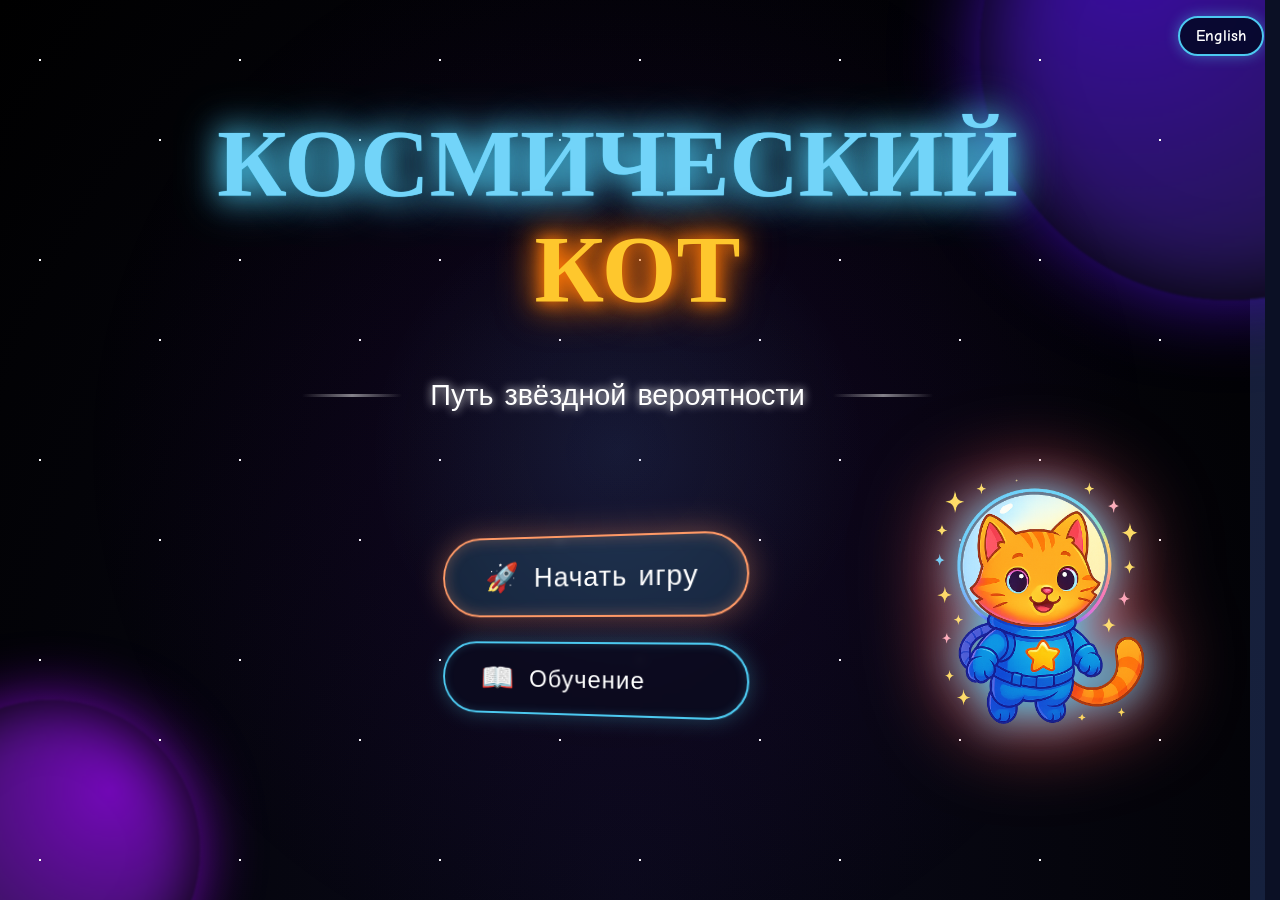
==== commit 33963730: "new" ====
--- a/index.html
+++ b/index.html
@@ -3,7 +3,11 @@
 
 <head>
     <meta charset="UTF-8">
-    <meta name="viewport" content="width=device-width, initial-scale=1.0">
+    <meta name="viewport" content="width=device-width, initial-scale=1.0, viewport-fit=cover">
+    <meta name="theme-color" content="#0b1025">
+    <meta name="theme-color" media="(prefers-color-scheme: dark)" content="#0b1025">
+    <meta name="apple-mobile-web-app-capable" content="yes">
+    <meta name="apple-mobile-web-app-status-bar-style" content="black-translucent">
     <title>Космический Кот: Гравитационные Гонки</title>
     <script>
         (function () {
--- a/style.css
+++ b/style.css
@@ -7,7 +7,13 @@
 
 html,
 body {
+    width: 100%;
+    max-width: 100%;
+    overflow-x: hidden;
+    background-color: #0b1025;
+    color-scheme: dark;
     scrollbar-gutter: stable;
+    overscroll-behavior-x: none;
 }
 
 body {
@@ -19,8 +25,18 @@
     overflow-x: hidden;
     overflow-y: auto;
     color: #fff;
-    display: block;
-}
+    display: block;
+    touch-action: pan-y;
+}
+
+@supports (overflow: clip) {
+    html,
+    body,
+    .screen,
+    .game-screen {
+        overflow-x: clip;
+    }
+}
 
 html.preload-active,
 html.preload-active body {
@@ -1767,3 +1783,39 @@
         text-shadow: none !important;
     }
 }
+
+/* iPhone/iPad: force highly readable Russian typography */
+@supports (-webkit-touch-callout: none) {
+    @media (max-width: 64rem) {
+        #start-menu .main-title .title-word {
+            font-family: -apple-system, BlinkMacSystemFont, "SF Pro Display", "Segoe UI", Roboto, Arial, sans-serif !important;
+            font-weight: 800 !important;
+            letter-spacing: 0.02em !important;
+        }
+
+        html[lang="ru"] :is(#start-menu, #level-select, #tutorial-menu, .game-screen) :is(
+            h1, h2, h3, h4, p, button, label, input, textarea,
+            .btn-text, .hint-btn, .progress-text, .stat-label, .stat-value,
+            .stats-placeholder, .speech-bubble, .section-content, .cosmic-tag,
+            .level-title, .subtitle span, .task h3, .task p, .level-info h3, .level-info p
+        ) {
+            font-family: -apple-system, BlinkMacSystemFont, "SF Pro Text", "Segoe UI", Roboto, Arial, sans-serif !important;
+            font-style: normal !important;
+            letter-spacing: normal !important;
+            line-height: 1.35 !important;
+        }
+
+        html[lang="ru"] :is(#start-menu, #level-select, #tutorial-menu, .game-screen) :is(
+            p, .btn-text, .hint-btn, .progress-text, .stat-label, .stat-value,
+            .stats-placeholder, .section-content, .cosmic-tag, .speech-bubble
+        ) {
+            text-shadow: none !important;
+        }
+
+        html[lang="ru"] :is(.subtitle span, .level-header .subtitle, .game-subtitle, .cosmic-title) {
+            font-family: "Nunito", -apple-system, BlinkMacSystemFont, "Segoe UI", Roboto, Arial, sans-serif !important;
+            font-weight: 700 !important;
+            letter-spacing: 0.01em !important;
+        }
+    }
+}
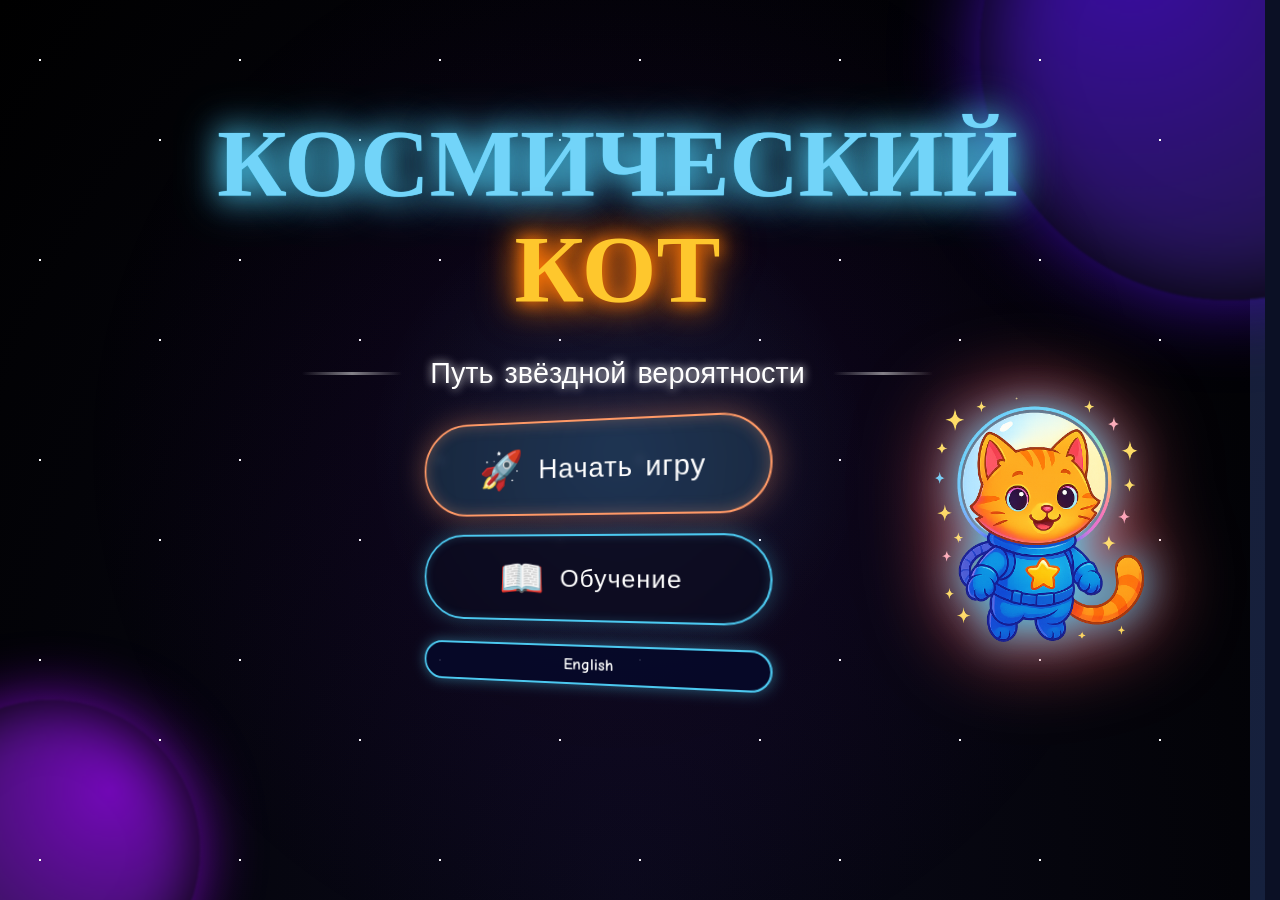
==== commit fa6e2557: "new changes" ====
--- a/index.html
+++ b/index.html
@@ -313,7 +313,7 @@
     <div class="stars" id="stars"></div>
     <script src="loader.js"></script>
     <script src="i18n.js"></script>
-    <script src="game.js"></script>
-</body>
-
-</html>
+    <script src="game.js?v=20260305-catpos"></script>
+</body>
+
+</html>
--- a/style.css
+++ b/style.css
@@ -1,23 +1,23 @@
 ﻿/* Темная тема с яркими акцентами для детской игры */
-* {
-    box-sizing: border-box;
-    margin: 0;
-    padding: 0;
-}
-
-html,
-body {
-    width: 100%;
-    max-width: 100%;
-    overflow-x: hidden;
-    background-color: #0b1025;
-    color-scheme: dark;
-    scrollbar-gutter: stable;
-    overscroll-behavior-x: none;
-}
-
-body {
-    font-family: 'Nunito', sans-serif;
+* {
+    box-sizing: border-box;
+    margin: 0;
+    padding: 0;
+}
+
+html,
+body {
+    width: 100%;
+    max-width: 100%;
+    overflow-x: hidden;
+    background-color: #0b1025;
+    color-scheme: dark;
+    scrollbar-gutter: stable;
+    overscroll-behavior-x: none;
+}
+
+body {
+    font-family: 'Nunito', sans-serif;
     background: linear-gradient(135deg, #1a1a2e, #16213e);
     min-height: 100vh;
     min-height: 100dvh;
@@ -25,18 +25,19 @@
     overflow-x: hidden;
     overflow-y: auto;
     color: #fff;
-    display: block;
-    touch-action: pan-y;
-}
-
-@supports (overflow: clip) {
-    html,
-    body,
-    .screen,
-    .game-screen {
-        overflow-x: clip;
-    }
-}
+    display: block;
+    touch-action: pan-y;
+}
+
+@supports (overflow: clip) {
+
+    html,
+    body,
+    .screen,
+    .game-screen {
+        overflow-x: clip;
+    }
+}
 
 html.preload-active,
 html.preload-active body {
@@ -63,6 +64,7 @@
 
 #global-preloader.hidden {
     opacity: 0;
+    pointer-events: none;
 }
 
 .loader-shell {
@@ -101,10 +103,8 @@
 }
 
 .lang-switch-btn {
-    position: fixed;
-    top: 16px;
-    right: 16px;
-    z-index: 5000;
+    position: static;
+    z-index: 1;
     border: 2px solid #4cc9f0;
     border-radius: 999px;
     background: rgba(5, 8, 40, 0.9);
@@ -117,6 +117,8 @@
     cursor: pointer;
     box-shadow: 0 0 14px rgba(76, 201, 240, 0.45);
     transition: transform 0.2s ease, box-shadow 0.2s ease;
+    align-self: center;
+    margin-top: 10px;
 }
 
 .lang-switch-btn:hover {
@@ -128,7 +130,42 @@
     transform: translateY(0);
 }
 
-.screen {
+.lang-switch-btn.lang-slot-menu {
+    width: 100%;
+    margin-top: 0.25rem;
+}
+
+.lang-switch-btn.lang-slot-inline,
+.lang-switch-btn.lang-slot-controls {
+    width: min(100%, 22rem);
+}
+
+.lang-switch-btn.lang-slot-controls {
+    margin-top: 0;
+}
+
+.lang-switch-btn.lang-slot-inline {
+    display: flex;
+    justify-content: center;
+    margin: 0.75rem auto 1rem;
+}
+
+@media (min-width: 64.01rem) {
+    #level-select>.map-btn {
+        bottom: 96px;
+    }
+
+    #level-select>.map-btn+.lang-switch-btn.lang-slot-inline {
+        position: absolute;
+        right: 30px;
+        bottom: 30px;
+        width: clamp(11rem, 16vw, 14rem);
+        margin: 0;
+        z-index: 11;
+    }
+}
+
+.screen {
     width: 100%;
     min-height: 100vh;
     min-height: 100dvh;
@@ -141,31 +178,31 @@
     align-items: center;
     justify-content: space-around;
     padding: 20px;
-    transition: opacity 0.5s;
-    overflow-x: hidden;
-    overflow-y: auto;
-    scrollbar-gutter: stable;
-}
-
-html.skip-screen-fade .screen {
-    transition: none !important;
-}
-
-.screen.hidden {
-    opacity: 0 !important;
-    pointer-events: none !important;
-    visibility: hidden !important;
-}
-
-.screen.visible {
-    opacity: 1;
-    visibility: visible;
-}
-
-.hidden {
-    opacity: 0;
-    pointer-events: none;
-}
+    transition: opacity 0.5s;
+    overflow-x: hidden;
+    overflow-y: auto;
+    scrollbar-gutter: stable;
+}
+
+html.skip-screen-fade .screen {
+    transition: none !important;
+}
+
+.screen.hidden {
+    opacity: 0 !important;
+    pointer-events: none !important;
+    visibility: hidden !important;
+}
+
+.screen.visible {
+    opacity: 1;
+    visibility: visible;
+}
+
+.hidden {
+    opacity: 0;
+    pointer-events: none;
+}
 
 .visible {
     opacity: 1;
@@ -545,15 +582,15 @@
 }
 
 /* Космический фон */
-.space-bg {
-    position: absolute;
-    width: 100%;
-    height: 100%;
-    top: 0;
-    left: 0;
-    z-index: 0;
-    pointer-events: none;
-}
+.space-bg {
+    position: absolute;
+    width: 100%;
+    height: 100%;
+    top: 0;
+    left: 0;
+    z-index: 0;
+    pointer-events: none;
+}
 
 .planet {
     position: absolute;
@@ -647,12 +684,12 @@
         0 0 15px #fd7708,
         0 0 30px #fd7708,
         0 0 45px #fd7708;
-    transform: translateX(20px);
+    transform: translateX(0);
     animation: text-glitch-cat 8s infinite alternate-reverse;
 }
 
 .title-highlight {
-    width: 400px;
+    width: 340px;
     height: 10px;
     background: linear-gradient(90deg,
             transparent,
@@ -670,7 +707,7 @@
     display: flex;
     align-items: center;
     justify-content: center;
-    margin: 35px auto 25px;
+    margin: 13px auto 25px;
     position: relative;
     z-index: 10;
 }
@@ -743,7 +780,7 @@
 }
 
 .menu-btn .btn-ico {
-    font-size: 1.8rem;
+    font-size: 1.1rem;
     transition: all 0.3s;
 }
 
@@ -957,7 +994,7 @@
 }
 
 .galaxy-map {
-    width: min(100%, 82rem);
+    width: min(100%, 152rem);
     height: clamp(28rem, 66vh, 52rem);
     min-height: 28rem;
     max-height: 80vh;
@@ -1084,18 +1121,30 @@
     display: none;
 }
 
-.map-cat {
-    position: absolute;
-    width: clamp(5.2rem, 10vw, 9rem);
-    height: auto;
-    top: 0;
-    left: 0;
-    z-index: 9;
-    filter: drop-shadow(0 0 10px #4cc9f0);
-    animation: float 6s ease-in-out infinite;
-    pointer-events: none;
-    will-change: left, top;
-}
+.map-cat {
+    position: absolute;
+    width: clamp(5.2rem, 10vw, 9rem);
+    height: auto;
+    top: 0;
+    left: 0;
+    z-index: 9;
+    filter: drop-shadow(0 0 10px #4cc9f0);
+    animation: map-cat-float 6s ease-in-out infinite;
+    pointer-events: none;
+    will-change: left, top;
+}
+
+@keyframes map-cat-float {
+
+    0%,
+    100% {
+        transform: translateY(0);
+    }
+
+    50% {
+        transform: translateY(-6px);
+    }
+}
 
 .map-btn {
     position: absolute;
@@ -1469,7 +1518,7 @@
     position: relative;
     z-index: 10;
     width: min(93rem, 100%);
-    margin: 0 auto;
+    margin: 40px auto;
     padding: 0 clamp(0.75rem, 3vw, 2rem);
     display: grid;
     grid-template-columns: minmax(0, 1fr) minmax(18rem, 32rem) minmax(18rem, 1fr);
@@ -1518,6 +1567,47 @@
 .menu-btn {
     width: 100%;
     min-width: 0;
+}
+
+@media (min-width: 64.01rem) {
+    #start-menu .menu-content {
+        margin: 0 auto;
+        align-items: center;
+    }
+
+    #start-menu .menu-buttons {
+        width: clamp(22rem, 27vw, 26rem);
+        gap: 1.2rem;
+        margin-top: 2.4rem;
+        align-self: center;
+    }
+
+    #start-menu .cat-hero {
+        align-self: center;
+        top: -60px;
+    }
+
+    .menu-btn {
+        min-height: 5.5rem;
+        padding: 0.9rem 1.65rem;
+        font-size: 1.55rem;
+        justify-content: center;
+        text-align: center;
+    }
+
+    .menu-btn .btn-text {
+        white-space: nowrap;
+    }
+
+    .menu-btn .btn-ico {
+        font-size: 2.4rem
+    }
+
+    .start-btn {
+        min-height: 6rem;
+        padding: 1.05rem 1.75rem;
+        font-size: 1.72rem;
+    }
 }
 
 @media (max-width: 64rem) {
@@ -1553,17 +1643,25 @@
     }
 
     .menu-content {
-        display: flex;
-        flex-direction: column;
-        align-items: center;
-        gap: 1.25rem;
+        width: min(100%, 42rem);
+        display: grid;
+        grid-template-columns: minmax(0, 1fr);
+        justify-items: center;
+        align-items: start;
+        gap: clamp(0.6rem, 2vw, 1rem);
     }
 
     .menu-buttons {
-        align-self: center;
+        grid-column: 1;
+        grid-row: 2;
+        justify-self: center;
+        align-self: start;
         transform: none;
-        transform: translateX(clamp(0.4rem, 2vw, 0.9rem));
-        width: min(30rem, 100%);
+        margin: clamp(0.45rem, 1.6vw, 0.9rem) auto 0;
+        width: clamp(16.5rem, 84vw, 21rem) !important;
+        min-width: 0 !important;
+        max-width: 21rem !important;
+        gap: clamp(0.7rem, 1.8vw, 1rem);
     }
 
     .menu-btn,
@@ -1571,10 +1669,35 @@
         transform: none;
     }
 
+    .menu-btn {
+        width: 100%;
+        min-width: 0;
+        min-height: 4rem;
+        padding: 0.78rem 1rem;
+        font-size: clamp(1.15rem, 3.4vw, 1.35rem);
+        gap: 0.62rem;
+        justify-content: center;
+    }
+
+    .menu-btn .btn-text {
+        white-space: nowrap;
+        overflow-wrap: anywhere;
+        max-width: 100%;
+        line-height: 1.2;
+    }
+
+    .menu-btn .btn-ico {
+        flex: 0 0 auto;
+        font-size: clamp(1.5rem, 4.8vw, 1.9rem);
+    }
+
     .cat-hero {
+        grid-column: 1;
+        grid-row: 1;
+        justify-self: center;
         align-self: center;
-        transform: translateX(clamp(-0.9rem, -2.4vw, -0.4rem));
-        width: min(18rem, 65vw);
+        transform: none;
+        width: clamp(11rem, 36vw, 13rem);
     }
 
     #level-select {
@@ -1585,8 +1708,16 @@
     }
 
     .level-title {
-        font-size: clamp(1.4rem, 6vw, 2.1rem);
+        font-size: clamp(0.4rem, 5vw, 2.1rem);
         margin-bottom: 0.75rem;
+    }
+
+    .level-info,
+    .level-planet:hover .level-info {
+        display: none !important;
+        opacity: 0 !important;
+        transform: none !important;
+        pointer-events: none !important;
     }
 
     .galaxy-map {
@@ -1642,9 +1773,12 @@
 
     .map-btn {
         position: static;
-        width: min(100%, 22rem);
-        margin: 0.75rem auto 0;
+        width: min(100%, 22.5rem);
+        margin: -3.25rem auto 0;
         justify-content: center;
+        padding: 9px 18px;
+        font-size: 0.9rem;
+        gap: 8px;
     }
 
     .cosmic-title {
@@ -1684,10 +1818,19 @@
     }
 }
 
-@media (max-width: 36rem) {
+/* Desktop hard override: raise start-menu buttons and cat */
+@media (min-width: 1025px) {
+    #start-menu .menu-buttons {
+        margin-top: -3.6rem !important;
+    }
+
+    #start-menu .cat-hero {
+        top: -60px !important;
+    }
+}
+
+@media (max-width: 36rem) {
     .lang-switch-btn {
-        top: 109px;
-        right: 10px;
         padding: 8px 12px;
         font-size: 0.9rem;
     }
@@ -1701,14 +1844,31 @@
     }
 
     .menu-btn {
-        padding: 0.8rem 1rem;
-        font-size: clamp(1rem, 4vw, 1.2rem);
-        gap: 0.6rem;
+        min-height: 3.6rem;
+        padding: 0.68rem 0.9rem;
+        font-size: clamp(1.05rem, 4vw, 1.2rem);
+        gap: 0.55rem;
+    }
+
+    .menu-buttons {
+        grid-column: 1 / -1;
+        grid-row: 2;
+        justify-self: center;
+        align-self: start;
+        margin-top: clamp(1.15rem, 2.2vw, 1rem);
+        width: clamp(15.2rem, 86vw, 20rem) !important;
+        min-width: 0 !important;
+        max-width: 20rem !important;
+        transform: none;
     }
 
     .start-btn {
-        font-size: clamp(1rem, 4.4vw, 1.3rem);
-        padding: 0.9rem 1rem;
+        font-size: clamp(1.08rem, 4.1vw, 1.24rem);
+        padding: 0.72rem 0.95rem;
+    }
+
+    .menu-btn .btn-ico {
+        font-size: clamp(1.45rem, 5.2vw, 1.8rem);
     }
 
     .big-planet {
@@ -1766,56 +1926,85 @@
         top: 83% !important;
     }
 
-    .map-cat {
-        width: clamp(5rem, 20vw, 6.8rem);
-    }
+    .map-cat {
+        width: clamp(5rem, 20vw, 6.8rem);
+    }
+}
+
+/* Mobile readability override for Russian text */
+@media (max-width: 48rem) {
+    html[lang="ru"] .game-screen :is(h1, h2, h3, h4, p, span, button, label, input, textarea, .btn-text, .hint-btn, .progress-text) {
+        font-family: 'Nunito', 'Segoe UI', 'Arial', sans-serif !important;
+        font-style: normal !important;
+        letter-spacing: normal !important;
+    }
+
+    html[lang="ru"] .game-screen :is(p, .hint, .hint-btn, .stats-placeholder, .stat-label, .stat-value, .progress-text) {
+        text-shadow: none !important;
+    }
+}
+
+/* iPhone/iPad: force highly readable Russian typography */
+@supports (-webkit-touch-callout: none) {
+    @media (max-width: 64rem) {
+        #start-menu .main-title .title-word {
+            font-family: -apple-system, BlinkMacSystemFont, "SF Pro Display", "Segoe UI", Roboto, Arial, sans-serif !important;
+            font-weight: 800 !important;
+            letter-spacing: 0.02em !important;
+        }
+
+        html[lang="ru"] :is(#start-menu, #level-select, #tutorial-menu, .game-screen) :is(h1, h2, h3, h4, p, button, label, input, textarea,
+            .btn-text, .hint-btn, .progress-text, .stat-label, .stat-value,
+            .stats-placeholder, .speech-bubble, .section-content, .cosmic-tag,
+            .level-title, .subtitle span, .task h3, .task p, .level-info h3, .level-info p) {
+            font-family: -apple-system, BlinkMacSystemFont, "SF Pro Text", "Segoe UI", Roboto, Arial, sans-serif !important;
+            font-style: normal !important;
+            letter-spacing: normal !important;
+            line-height: 1.35 !important;
+        }
+
+        html[lang="ru"] :is(#start-menu, #level-select, #tutorial-menu, .game-screen) :is(p, .btn-text, .hint-btn, .progress-text, .stat-label, .stat-value,
+            .stats-placeholder, .section-content, .cosmic-tag, .speech-bubble) {
+            text-shadow: none !important;
+        }
+
+        html[lang="ru"] :is(.subtitle span, .level-header .subtitle, .game-subtitle, .cosmic-title) {
+            font-family: "Nunito", -apple-system, BlinkMacSystemFont, "Segoe UI", Roboto, Arial, sans-serif !important;
+            font-weight: 700 !important;
+            letter-spacing: 0.01em !important;
+        }
+
+        /* iPhone Russian readability fixes for hint button and locked-level popup */
+        html[lang="ru"] .hint-btn {
+            font-family: -apple-system, BlinkMacSystemFont, "SF Pro Text", "Segoe UI", Roboto, Arial, sans-serif !important;
+            font-weight: 700 !important;
+            letter-spacing: normal !important;
+            text-transform: none !important;
+        }
+
+        html[lang="ru"] .cat-message {
+            font-family: -apple-system, BlinkMacSystemFont, "SF Pro Text", "Segoe UI", Roboto, Arial, sans-serif !important;
+            font-weight: 700 !important;
+            letter-spacing: normal !important;
+            line-height: 1.4 !important;
+            text-shadow: none !important;
+        }
+    }
+}
+
+/* Language button follows normal page flow on phones */
+@media (max-width: 64rem) {
+    .lang-switch-btn {
+        position: static !important;
+        left: auto !important;
+        right: auto !important;
+        top: auto !important;
+        bottom: auto !important;
+        transform: none !important;
+    }
+
+    .lang-switch-btn:hover,
+    .lang-switch-btn:active {
+        transform: none !important;
+    }
 }
-
-/* Mobile readability override for Russian text */
-@media (max-width: 48rem) {
-    html[lang="ru"] .game-screen :is(h1, h2, h3, h4, p, span, button, label, input, textarea, .btn-text, .hint-btn, .progress-text) {
-        font-family: 'Nunito', 'Segoe UI', 'Arial', sans-serif !important;
-        font-style: normal !important;
-        letter-spacing: normal !important;
-    }
-
-    html[lang="ru"] .game-screen :is(p, .hint, .hint-btn, .stats-placeholder, .stat-label, .stat-value, .progress-text) {
-        text-shadow: none !important;
-    }
-}
-
-/* iPhone/iPad: force highly readable Russian typography */
-@supports (-webkit-touch-callout: none) {
-    @media (max-width: 64rem) {
-        #start-menu .main-title .title-word {
-            font-family: -apple-system, BlinkMacSystemFont, "SF Pro Display", "Segoe UI", Roboto, Arial, sans-serif !important;
-            font-weight: 800 !important;
-            letter-spacing: 0.02em !important;
-        }
-
-        html[lang="ru"] :is(#start-menu, #level-select, #tutorial-menu, .game-screen) :is(
-            h1, h2, h3, h4, p, button, label, input, textarea,
-            .btn-text, .hint-btn, .progress-text, .stat-label, .stat-value,
-            .stats-placeholder, .speech-bubble, .section-content, .cosmic-tag,
-            .level-title, .subtitle span, .task h3, .task p, .level-info h3, .level-info p
-        ) {
-            font-family: -apple-system, BlinkMacSystemFont, "SF Pro Text", "Segoe UI", Roboto, Arial, sans-serif !important;
-            font-style: normal !important;
-            letter-spacing: normal !important;
-            line-height: 1.35 !important;
-        }
-
-        html[lang="ru"] :is(#start-menu, #level-select, #tutorial-menu, .game-screen) :is(
-            p, .btn-text, .hint-btn, .progress-text, .stat-label, .stat-value,
-            .stats-placeholder, .section-content, .cosmic-tag, .speech-bubble
-        ) {
-            text-shadow: none !important;
-        }
-
-        html[lang="ru"] :is(.subtitle span, .level-header .subtitle, .game-subtitle, .cosmic-title) {
-            font-family: "Nunito", -apple-system, BlinkMacSystemFont, "Segoe UI", Roboto, Arial, sans-serif !important;
-            font-weight: 700 !important;
-            letter-spacing: 0.01em !important;
-        }
-    }
-}
